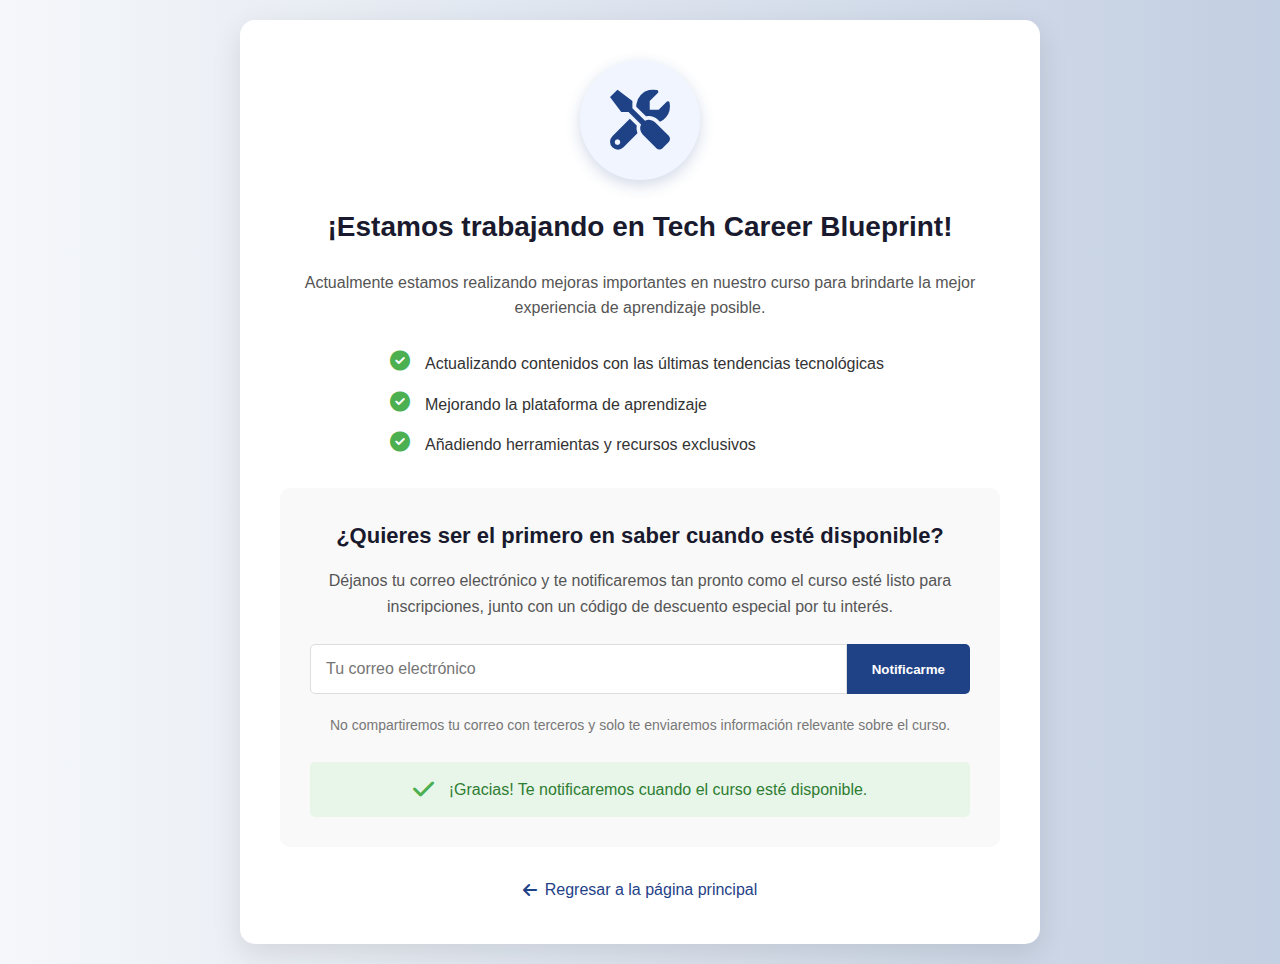
==== checkout.html @ 72d81509 "pagina con checkout listo" ====
<!DOCTYPE html>
<html lang="es">
<head>
    <meta charset="UTF-8">
    <meta name="viewport" content="width=device-width, initial-scale=1.0">
    <title>Tech Career Blueprint - Checkout</title>
    <link rel="stylesheet" href="https://cdnjs.cloudflare.com/ajax/libs/font-awesome/6.0.0/css/all.min.css">
    <link rel="stylesheet" href="checkout-styles.css">
</head>
<body>
    <div class="checkout-container">
        <div class="message-box">
            <div class="icon-container">
                <i class="fas fa-tools"></i>
            </div>
            <h1>¡Estamos trabajando en Tech Career Blueprint!</h1>
            <p>Actualmente estamos realizando mejoras importantes en nuestro curso para brindarte la mejor experiencia de aprendizaje posible.</p>
            
            <div class="features-list">
                <div class="feature-item">
                    <i class="fas fa-check-circle"></i>
                    <span>Actualizando contenidos con las últimas tendencias tecnológicas</span>
                </div>
                <div class="feature-item">
                    <i class="fas fa-check-circle"></i>
                    <span>Mejorando la plataforma de aprendizaje</span>
                </div>
                <div class="feature-item">
                    <i class="fas fa-check-circle"></i>
                    <span>Añadiendo herramientas y recursos exclusivos</span>
                </div>
            </div>
            
            <div class="notification-form">
                <h2>¿Quieres ser el primero en saber cuando esté disponible?</h2>
                <p>Déjanos tu correo electrónico y te notificaremos tan pronto como el curso esté listo para inscripciones, junto con un código de descuento especial por tu interés.</p>
                
                <form id="notify-form">
                    <div class="form-group">
                        <input type="email" id="email" name="email" placeholder="Tu correo electrónico" required>
                        <button type="submit" class="notify-btn">Notificarme</button>
                    </div>
                    <p class="privacy-note">No compartiremos tu correo con terceros y solo te enviaremos información relevante sobre el curso.</p>
                </form>
                <div id="confirmation-message" class="hidden">
                    <i class="fas fa-check"></i>
                    <p>¡Gracias! Te notificaremos cuando el curso esté disponible.</p>
                </div>
            </div>
            
            <div class="return-link">
                <a href="index.html"><i class="fas fa-arrow-left"></i> Regresar a la página principal</a>
            </div>
        </div>
    </div>

    <script src="checkout-scripts.js"></script>
</body>
</html>
---- checkout-styles.css ----
/* Estilos generales */
* {
    margin: 0;
    padding: 0;
    box-sizing: border-box;
    font-family: 'Segoe UI', Tahoma, Geneva, Verdana, sans-serif;
}

body {
    background: linear-gradient(to right, #f5f7fa, #c3cfe2);
    color: #333;
    line-height: 1.6;
    min-height: 100vh;
    display: flex;
    justify-content: center;
    align-items: center;
    padding: 20px;
}

.checkout-container {
    width: 100%;
    max-width: 800px;
}

.message-box {
    background-color: white;
    border-radius: 15px;
    padding: 40px;
    box-shadow: 0 10px 30px rgba(0, 0, 0, 0.1);
    text-align: center;
}

/* Icono principal */
.icon-container {
    margin-bottom: 25px;
}

.icon-container i {
    font-size: 60px;
    color: #1f4287;
    background-color: #f0f5ff;
    width: 120px;
    height: 120px;
    border-radius: 50%;
    display: flex;
    align-items: center;
    justify-content: center;
    margin: 0 auto;
    box-shadow: 0 5px 15px rgba(31, 66, 135, 0.2);
}

h1 {
    color: #1a1a2e;
    font-size: 28px;
    margin-bottom: 20px;
}

p {
    color: #555;
    margin-bottom: 25px;
    font-size: 16px;
}

/* Lista de características */
.features-list {
    margin: 30px 0;
    text-align: left;
    max-width: 500px;
    margin-left: auto;
    margin-right: auto;
}

.feature-item {
    display: flex;
    align-items: flex-start;
    margin-bottom: 15px;
}

.feature-item i {
    color: #4caf50;
    margin-right: 15px;
    font-size: 20px;
    flex-shrink: 0;
}

.feature-item span {
    font-size: 16px;
}

/* Formulario de notificación */
.notification-form {
    background-color: #f9f9f9;
    padding: 30px;
    border-radius: 10px;
    margin: 30px 0;
}

.notification-form h2 {
    font-size: 22px;
    margin-bottom: 15px;
    color: #1a1a2e;
}

.form-group {
    display: flex;
    margin: 20px 0;
}

input[type="email"] {
    flex: 1;
    padding: 15px;
    border: 1px solid #ddd;
    border-radius: 5px 0 0 5px;
    font-size: 16px;
    outline: none;
}

input[type="email"]:focus {
    border-color: #1f4287;
}

.notify-btn {
    background-color: #1f4287;
    color: white;
    border: none;
    padding: 0 25px;
    border-radius: 0 5px 5px 0;
    font-weight: bold;
    cursor: pointer;
    transition: background-color 0.3s;
}

.notify-btn:hover {
    background-color: #16213e;
}

.privacy-note {
    font-size: 14px;
    color: #777;
    margin-top: 10px;
}

/* Mensaje de confirmación */
#confirmation-message {
    background-color: #e8f5e9;
    padding: 15px;
    border-radius: 5px;
    display: flex;
    align-items: center;
    justify-content: center;
    margin-top: 20px;
}

#confirmation-message i {
    color: #4caf50;
    font-size: 24px;
    margin-right: 15px;
}

#confirmation-message p {
    color: #2e7d32;
    margin: 0;
}

.hidden {
    display: none;
}

/* Enlace para regresar */
.return-link {
    margin-top: 30px;
}

.return-link a {
    color: #1f4287;
    text-decoration: none;
    display: inline-flex;
    align-items: center;
    font-weight: 500;
    transition: color 0.3s;
}

.return-link a:hover {
    color: #16213e;
    text-decoration: underline;
}

.return-link i {
    margin-right: 8px;
}

/* Responsive */
@media (max-width: 768px) {
    .message-box {
        padding: 30px 20px;
    }

    .form-group {
        flex-direction: column;
    }

    input[type="email"] {
        border-radius: 5px;
        margin-bottom: 10px;
    }

    .notify-btn {
        border-radius: 5px;
        padding: 15px;
    }

    .icon-container i {
        width: 100px;
        height: 100px;
        font-size: 50px;
    }

    h1 {
        font-size: 24px;
    }
}
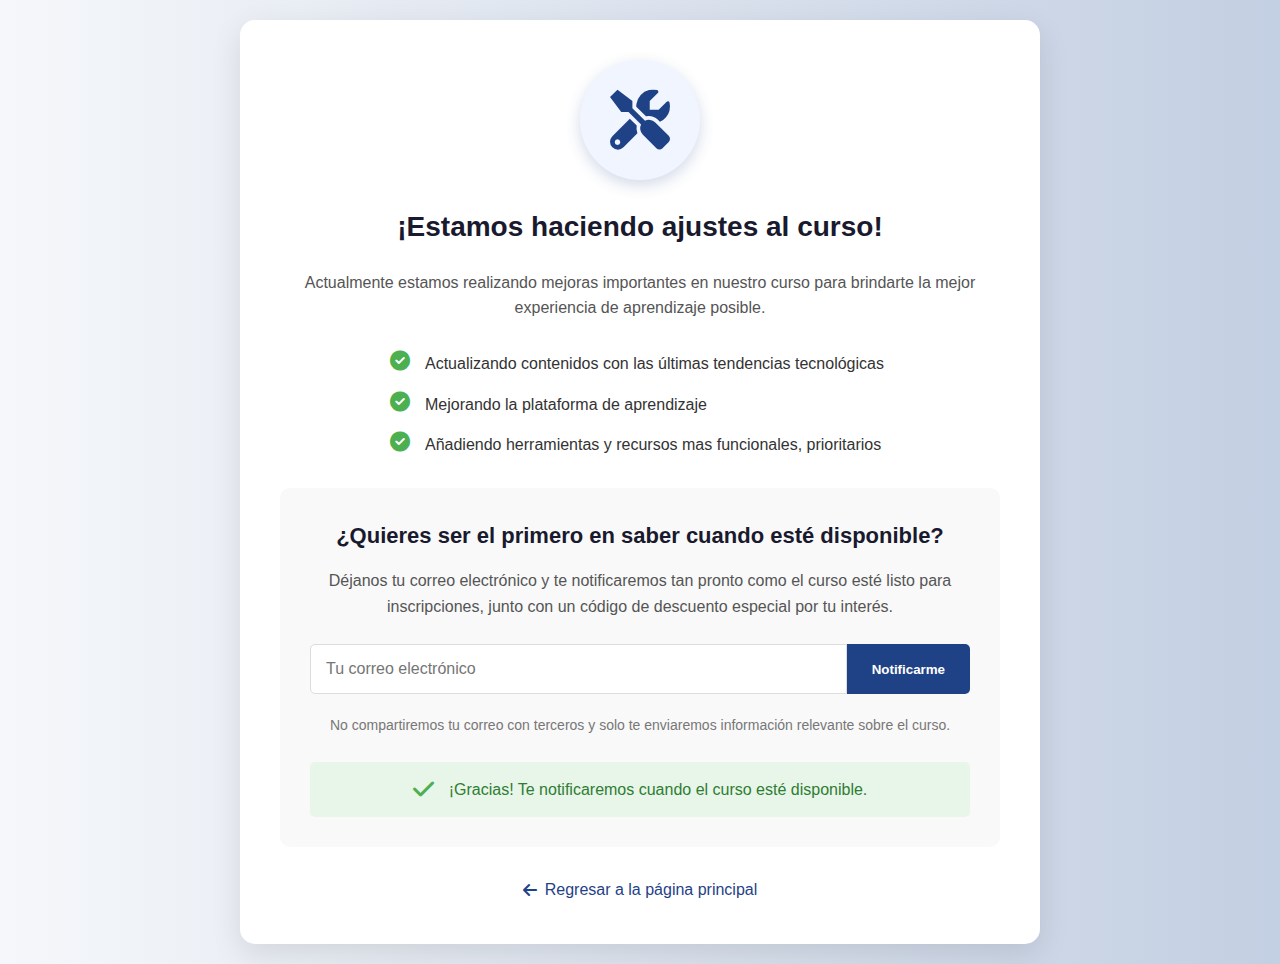
==== commit 43e0fce0: "oferta y video agregado" ====
--- a/checkout.html
+++ b/checkout.html
@@ -1,19 +1,32 @@
 <!DOCTYPE html>
 <html lang="es">
 <head>
+<!-- Google Tag Manager -->
+<script>(function(w,d,s,l,i){w[l]=w[l]||[];w[l].push({'gtm.start':
+    new Date().getTime(),event:'gtm.js'});var f=d.getElementsByTagName(s)[0],
+    j=d.createElement(s),dl=l!='dataLayer'?'&l='+l:'';j.async=true;j.src=
+    'https://www.googletagmanager.com/gtm.js?id='+i+dl;f.parentNode.insertBefore(j,f);
+    })(window,document,'script','dataLayer','GTM-W87KD2TS');</script>
+    <!-- End Google Tag Manager -->
     <meta charset="UTF-8">
     <meta name="viewport" content="width=device-width, initial-scale=1.0">
     <title>Tech Career Blueprint - Checkout</title>
     <link rel="stylesheet" href="https://cdnjs.cloudflare.com/ajax/libs/font-awesome/6.0.0/css/all.min.css">
     <link rel="stylesheet" href="checkout-styles.css">
+
+  
 </head>
 <body>
+<!-- Google Tag Manager (noscript) -->
+<noscript><iframe src="https://www.googletagmanager.com/ns.html?id=GTM-W87KD2TS"
+    height="0" width="0" style="display:none;visibility:hidden"></iframe></noscript>
+    <!-- End Google Tag Manager (noscript) -->
     <div class="checkout-container">
         <div class="message-box">
             <div class="icon-container">
                 <i class="fas fa-tools"></i>
             </div>
-            <h1>¡Estamos trabajando en Tech Career Blueprint!</h1>
+            <h1>¡Estamos haciendo ajustes al curso!</h1>
             <p>Actualmente estamos realizando mejoras importantes en nuestro curso para brindarte la mejor experiencia de aprendizaje posible.</p>
             
             <div class="features-list">
@@ -27,7 +40,7 @@
                 </div>
                 <div class="feature-item">
                     <i class="fas fa-check-circle"></i>
-                    <span>Añadiendo herramientas y recursos exclusivos</span>
+                    <span>Añadiendo herramientas y recursos mas funcionales, prioritarios</span>
                 </div>
             </div>
             
